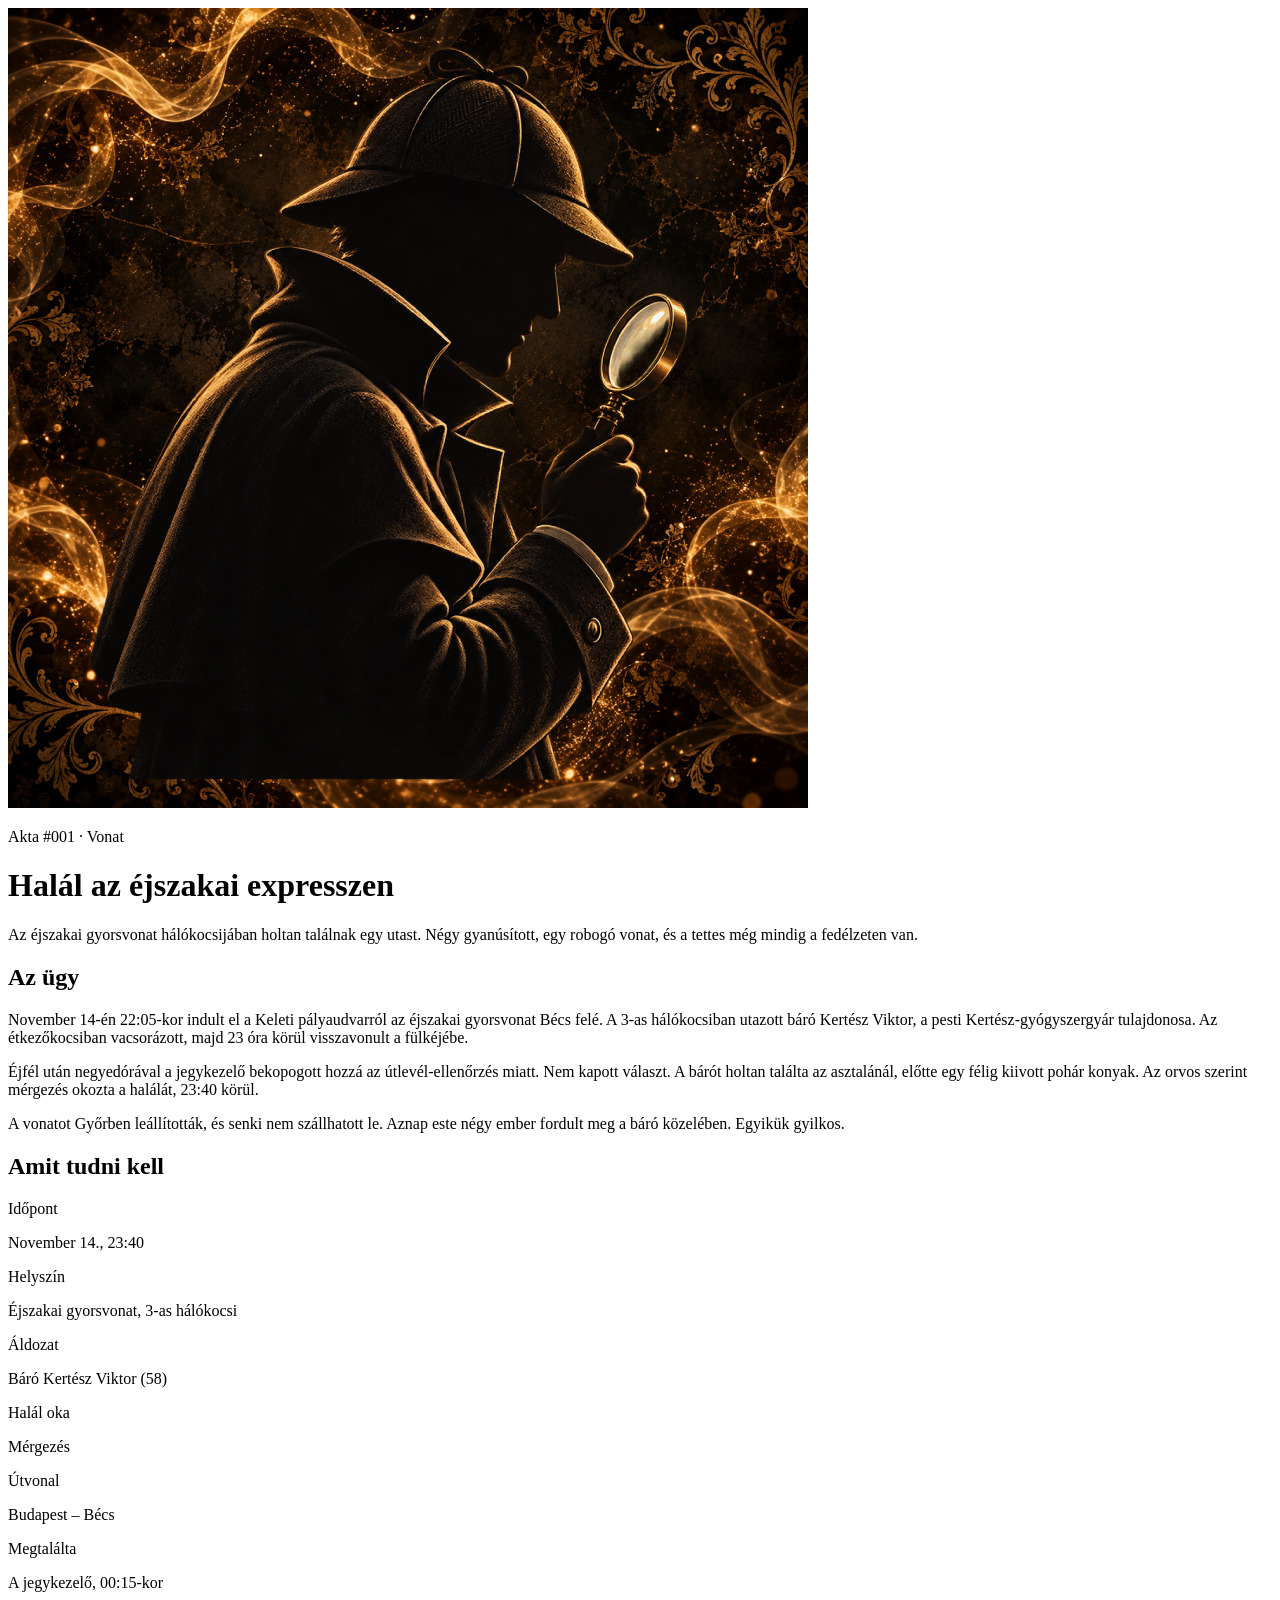
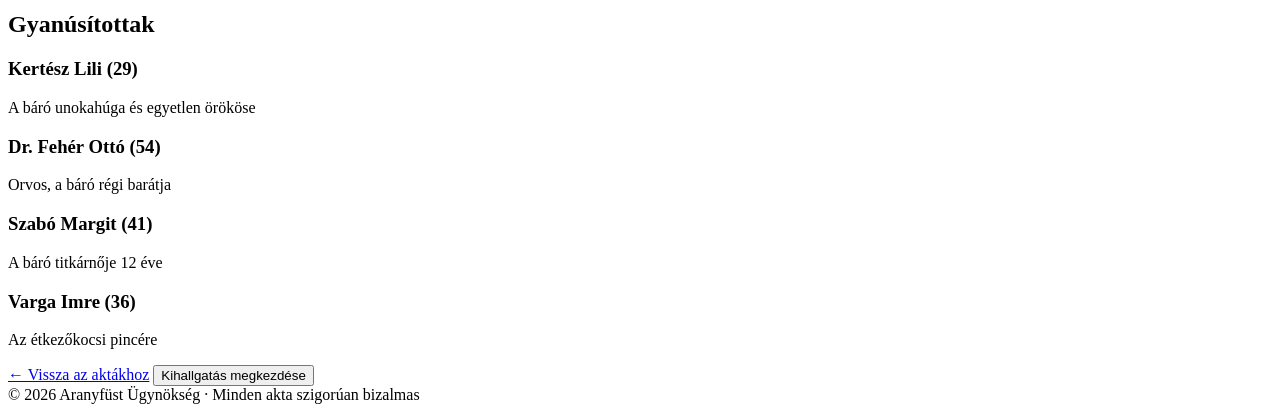
==== ugy1.html @ d0a8a48d "Projekt átrendezése mappákba" ====
<!DOCTYPE html>
<html lang="hu">

<head>
  <meta charset="UTF-8">
  <meta name="viewport" content="width=device-width, initial-scale=1.0">
  <title>Akta #001 – Aranyfüst Ügynökség</title>
  <link rel="stylesheet" href="style.css">
</head>

<body class="theme-train">

  <div class="game-hud" id="game-hud" hidden>
    <button class="btn btn--primary" id="open-board" disabled>Bizonyítéktábla</button>
    <div class="timer" id="timer">
      <span class="timer-phase" id="timer-phase">1. kör</span>
      <span id="timer-value">15:00</span>
    </div>
  </div>

  <main class="container">

    <header class="site-header paper">
      <div class="logo"><img src="Logo.jpg" alt="Aranyfüst Ügynökség logó"></div>
      <div class="site-header-text">
        <p class="case-label">Akta #001 · Vonat</p>
        <h1 class="agency-name">Halál az éjszakai expresszen</h1>
        <p class="site-header-desc">
          Az éjszakai gyorsvonat hálókocsijában holtan találnak egy utast. Négy gyanúsított,
          egy robogó vonat, és a tettes még mindig a fedélzeten van.
        </p>
      </div>
    </header>

    <h2 class="section-title">Az ügy</h2>

    <section class="ugy-leiras paper">
      <p>November 14-én 22:05-kor indult el a Keleti pályaudvarról az éjszakai gyorsvonat Bécs felé. A 3-as hálókocsiban
        utazott báró Kertész Viktor, a pesti Kertész-gyógyszergyár tulajdonosa. Az étkezőkocsiban vacsorázott, majd 23
        óra körül visszavonult a fülkéjébe.</p>
      <p>Éjfél után negyedórával a jegykezelő bekopogott hozzá az útlevél-ellenőrzés miatt. Nem kapott választ. A bárót
        holtan találta az asztalánál, előtte egy félig kiivott pohár konyak. Az orvos szerint mérgezés okozta a halálát,
        23:40 körül.</p>
      <p>A vonatot Győrben leállították, és senki nem szállhatott le. Aznap este négy ember fordult meg a báró
        közelében. Egyikük gyilkos.</p>
    </section>

    <h2 class="section-title">Amit tudni kell</h2>

    <section class="facts">
      <div class="fact-card paper">
        <p class="fact-card-label">Időpont</p>
        <p class="fact-card-value">November 14., 23:40</p>
      </div>
      <div class="fact-card paper">
        <p class="fact-card-label">Helyszín</p>
        <p class="fact-card-value">Éjszakai gyorsvonat, 3-as hálókocsi</p>
      </div>
      <div class="fact-card paper">
        <p class="fact-card-label">Áldozat</p>
        <p class="fact-card-value">Báró Kertész Viktor (58)</p>
      </div>
      <div class="fact-card paper">
        <p class="fact-card-label">Halál oka</p>
        <p class="fact-card-value">Mérgezés</p>
      </div>
      <div class="fact-card paper">
        <p class="fact-card-label">Útvonal</p>
        <p class="fact-card-value">Budapest – Bécs</p>
      </div>
      <div class="fact-card paper">
        <p class="fact-card-label">Megtalálta</p>
        <p class="fact-card-value">A jegykezelő, 00:15-kor</p>
      </div>
    </section>

    <h2 class="section-title">Gyanúsítottak</h2>

    <section class="suspects">
      <article class="suspect-card" data-suspect="1">
        <h3 class="suspect-card-name">Kertész Lili (29)</h3>
        <p class="suspect-card-role">A báró unokahúga és egyetlen örököse</p>
      </article>
      <article class="suspect-card" data-suspect="2">
        <h3 class="suspect-card-name">Dr. Fehér Ottó (54)</h3>
        <p class="suspect-card-role">Orvos, a báró régi barátja</p>
      </article>
      <article class="suspect-card" data-suspect="3">
        <h3 class="suspect-card-name">Szabó Margit (41)</h3>
        <p class="suspect-card-role">A báró titkárnője 12 éve</p>
      </article>
      <article class="suspect-card" data-suspect="4">
        <h3 class="suspect-card-name">Varga Imre (36)</h3>
        <p class="suspect-card-role">Az étkezőkocsi pincére</p>
      </article>
    </section>

    <div class="case-actions">
      <a href="index.html" class="btn">← Vissza az aktákhoz</a>
      <button class="btn btn--primary" id="start-game">Kihallgatás megkezdése</button>
    </div>

    <section class="game" id="game" hidden>

      <div class="game-phase paper" id="phase-interrogation">
        <h2 class="game-phase-title">1. kör – Kihallgatás</h2>
        <p class="game-phase-hint">Válaszd ki, kit hallgatsz ki.</p>
        <div class="interrogation">
          <ul class="suspect-picker" id="suspect-picker">
          </ul>
          <div class="transcript" id="transcript">

          </div>
        </div>
      </div>

      <div class="game-phase paper" id="phase-evidence" hidden>
        <h2 class="game-phase-title">2. kör – Bizonyítékok</h2>
        <p class="game-phase-hint">Rendeld hozzá a bizonyítékokat a személyekhez.</p>
        <form id="evidence-form">
          <ul class="evidence-list" id="evidence-list">
            <li class="evidence-item">
              <div>
                <p class="evidence-item-name">Üres gyógyszeres üvegcse</p>
                <p class="evidence-item-desc">Gyűszűvirág-kivonat, a folyosó végi szemetesből</p>
              </div>
              <select name="e1">
                <option value="">— válassz —</option>
                <option value="1">Kertész Lili</option>
                <option value="2">Dr. Fehér Ottó</option>
                <option value="3">Szabó Margit</option>
                <option value="4">Varga Imre</option>
              </select>
            </li>
            <li class="evidence-item">
              <div>
                <p class="evidence-item-name">Rendelési cédula</p>
                <p class="evidence-item-desc">23:20, konyak, 3-as fülke</p>
              </div>
              <select name="e2">
                <option value="">— válassz —</option>
                <option value="1">Kertész Lili</option>
                <option value="2">Dr. Fehér Ottó</option>
                <option value="3">Szabó Margit</option>
                <option value="4">Varga Imre</option>
              </select>
            </li>
            <li class="evidence-item">
              <div>
                <p class="evidence-item-name">A bank fizetési felszólítása</p>
                <p class="evidence-item-desc">8000 pengős tartozásról</p>
              </div>
              <select name="e3">
                <option value="">— válassz —</option>
                <option value="1">Kertész Lili</option>
                <option value="2">Dr. Fehér Ottó</option>
                <option value="3">Szabó Margit</option>
                <option value="4">Varga Imre</option>
              </select>
            </li>
            <li class="evidence-item">
              <div>
                <p class="evidence-item-name">Ibolyaillatú zsebkendő</p>
                <p class="evidence-item-desc">A báró fülkéjében, az asztal alatt</p>
              </div>
              <select name="e4">
                <option value="">— válassz —</option>
                <option value="1">Kertész Lili</option>
                <option value="2">Dr. Fehér Ottó</option>
                <option value="3">Szabó Margit</option>
                <option value="4">Varga Imre</option>
              </select>
            </li>
            <li class="evidence-item">
              <div>
                <p class="evidence-item-name">Ötvenpengős bankjegy</p>
                <p class="evidence-item-desc">A pincér zsebében</p>
              </div>
              <select name="e5">
                <option value="">— válassz —</option>
                <option value="1">Kertész Lili</option>
                <option value="2">Dr. Fehér Ottó</option>
                <option value="3">Szabó Margit</option>
                <option value="4">Varga Imre</option>
              </select>
            </li>
            <li class="evidence-item">
              <div>
                <p class="evidence-item-name">A báró jegyzetfüzete</p>
                <p class="evidence-item-desc">„Bécs, nov. 15. – átadni a könyveket. Sz. M. – 12 év!”</p>
              </div>
              <select name="e6">
                <option value="">— válassz —</option>
                <option value="1">Kertész Lili</option>
                <option value="2">Dr. Fehér Ottó</option>
                <option value="3">Szabó Margit</option>
                <option value="4">Varga Imre</option>
              </select>
            </li>
          </ul>
          <div class="phase-actions">
            <button type="submit" class="btn btn--ink">Tovább</button>
          </div>
        </form>
      </div>

      <div class="game-phase paper" id="phase-verdict" hidden>
        <h2 class="game-phase-title">3. kör – Döntés</h2>
        <p class="game-phase-hint">Jelöld be a helyes válaszokat.</p>
        <form id="verdict-form">
          <fieldset class="verdict-question">
            <legend>Ki ölte meg báró Kertész Viktort?</legend>
            <label class="verdict-option"><input type="radio" name="q1" value="1"> Kertész Lili</label>
            <label class="verdict-option"><input type="radio" name="q1" value="2"> Dr. Fehér Ottó</label>
            <label class="verdict-option"><input type="radio" name="q1" value="3"> Szabó Margit</label>
            <label class="verdict-option"><input type="radio" name="q1" value="4"> Varga Imre</label>
          </fieldset>
          <fieldset class="verdict-question">
            <legend>Mi volt az indíték?</legend>
            <label class="verdict-option"><input type="radio" name="q2" value="a"> Az örökség</label>
            <label class="verdict-option"><input type="radio" name="q2" value="b"> Féltékenység</label>
            <label class="verdict-option"><input type="radio" name="q2" value="c"> A báró rájött a sikkasztására</label>
            <label class="verdict-option"><input type="radio" name="q2" value="d"> Egy régi adósság</label>
          </fieldset>
          <fieldset class="verdict-question">
            <legend>Hogyan került a méreg a báróhoz?</legend>
            <label class="verdict-option"><input type="radio" name="q3" value="a"> A vacsorájába keverték</label>
            <label class="verdict-option"><input type="radio" name="q3" value="b"> A pincér mérgezte meg az
              italt</label>
            <label class="verdict-option"><input type="radio" name="q3" value="c"> Kicserélték a gyógyszerét</label>
            <label class="verdict-option"><input type="radio" name="q3" value="d"> A konyakba öntötték a
              folyosón</label>
          </fieldset>
          <fieldset class="verdict-question">
            <legend>Honnan származott a méreg?</legend>
            <label class="verdict-option"><input type="radio" name="q4" value="a"> Dr. Fehér orvosi táskájából</label>
            <label class="verdict-option"><input type="radio" name="q4" value="b"> Lili táskájából</label>
            <label class="verdict-option"><input type="radio" name="q4" value="c"> Az étkezőkocsi konyhájáról</label>
            <label class="verdict-option"><input type="radio" name="q4" value="d"> A báró gyárából</label>
          </fieldset>
          <fieldset class="verdict-question">
            <legend>Mi cáfolja a tettes alibijét?</legend>
            <label class="verdict-option"><input type="radio" name="q5" value="a"> Az ötvenpengős bankjegy</label>
            <label class="verdict-option"><input type="radio" name="q5" value="b"> A rendelési cédula és a pincér
              vallomása</label>
            <label class="verdict-option"><input type="radio" name="q5" value="c"> A bank levele</label>
            <label class="verdict-option"><input type="radio" name="q5" value="d"> Az üres üvegcse</label>
          </fieldset>
          <div class="phase-actions">
            <button type="submit" class="btn btn--ink">Válaszok beküldése</button>
          </div>
        </form>
      </div>
      
      <div class="game-phase paper result" id="phase-result" hidden>
        <h2 class="game-phase-title">Értékelés</h2>
        <p class="result-score" id="result-score">0%</p>
        <span class="stamp result-stamp" id="result-stamp">Eredmény</span>
        <div class="phase-actions" style="justify-content:center">
          <a href="index.html" class="btn btn--ink">Vissza az aktákhoz</a>
          <a href="ugy2.html" class="btn btn--ink" id="next-case" hidden>Tovább a 2. aktára →</a>
        </div>
      </div>

    </section>

  </main>

  <dialog class="board-modal" id="board-modal">
    <div class="board">
      <div class="board-head">
        <h2>Bizonyítéktábla</h2>
        <button class="btn" id="close-board">Bezár</button>
      </div>
      <div class="board-grid" id="board-grid">
      </div>
    </div>
  </dialog>

  <footer class="site-footer">
    © 2026 Aranyfüst Ügynökség · Minden akta szigorúan bizalmas
  </footer>

  <script src="ugy1-adatok.js"></script>
  <script src="jatek.js"></script>

</body>

</html>
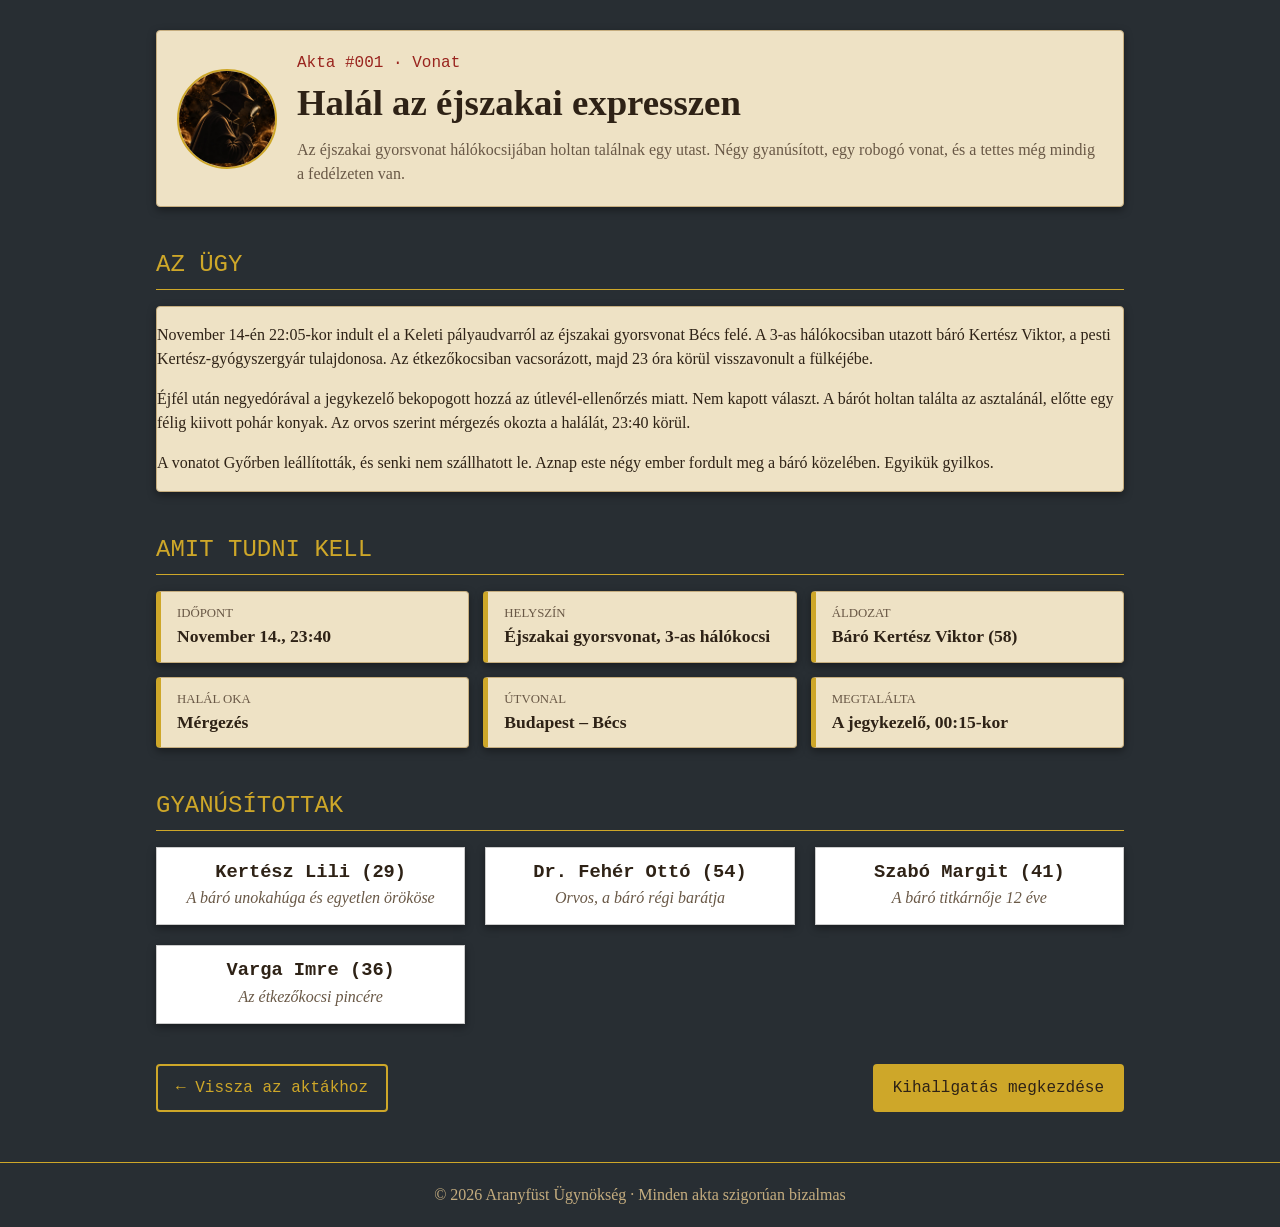
==== commit fd2fd92d: "Oldal összekötések javítása" ====
--- a/ugy1.html
+++ b/ugy1.html
@@ -5,7 +5,7 @@
   <meta charset="UTF-8">
   <meta name="viewport" content="width=device-width, initial-scale=1.0">
   <title>Akta #001 – Aranyfüst Ügynökség</title>
-  <link rel="stylesheet" href="style.css">
+  <link rel="stylesheet" href="css/style.css">
 </head>
 
 <body class="theme-train">
@@ -281,8 +281,8 @@
     © 2026 Aranyfüst Ügynökség · Minden akta szigorúan bizalmas
   </footer>
 
-  <script src="ugy1-adatok.js"></script>
-  <script src="jatek.js"></script>
+  <script src="js/ugy1-adatok.js"></script>
+  <script src="js/jatek.js"></script>
 
 </body>
 
--- a/css/style.css
+++ b/css/style.css
@@ -0,0 +1,530 @@
+/* MINDEGYIK OLDALRA  */
+
+:root {
+    --hatter: #382e28;      /* oldal háttere */
+    --papir: #eee2c5;       /* kártyák színe */
+    --szegely: #c5ad7f;     /* kártyák széle */
+    --tinta: #2e2216;       /* szöveg */
+    --halvany: #695846;     /* halványabb szöveg */
+    --arany: #cea729;       /* kiemelés */
+    --piros: #99241e;       /* pecsét */
+}
+
+* {
+    box-sizing: border-box;
+}
+
+body {
+    margin: 0;
+    background: var(--hatter);
+    color: var(--tinta);
+    font-family: Georgia, 'Times New Roman', Times, serif;
+    line-height: 1.5;
+}
+
+[hidden] {
+    display: none !important;
+}
+
+h1, h2, h3 {
+    margin: 0 0 8px;
+}
+
+.container {
+    max-width: 1000px;
+    margin: 0 auto;
+    padding: 0 16px;
+}
+
+.paper {
+    background: var(--papir);
+    border: 1px solid var(--szegely);
+    border-radius: 4px;
+    box-shadow: 0 3px 8px rgba(0, 0, 0, 0.4);
+}
+
+.section-title {
+    margin: 40px 0 16px;
+    color: var(--arany);
+    font-family: 'Courier New', Courier, monospace;
+    font-weight: normal;
+    text-transform: uppercase;
+    padding-bottom: 6px;
+    border-bottom: 1px solid var(--arany);
+}
+
+.site-header {
+    margin-top: 30px;
+    padding: 20px;
+    display: flex;
+    align-items: center;
+    gap: 20px;
+}
+
+.logo {
+    width: 100px;
+    height: 100px;
+    flex-shrink: 0;
+    border: 2px solid var(--arany);
+    border-radius: 50px;
+    display: flex;
+    align-items: center;
+    justify-content: center;
+    overflow: hidden;
+}
+
+.logo img {
+    width: 100%;
+    height: 100%;
+    object-fit: cover;
+}
+
+.agency-name {
+    font-size: 2.3rem;
+}
+
+.agency-name span {
+    color: var(--arany);
+}
+
+.site-header-desc {
+    margin: 0;
+    color: var(--halvany);
+}
+
+.case-label {
+    margin: 0;
+    color: var(--piros);
+    font-family: 'Courier New', Courier, monospace;
+}
+
+.stamp {
+    display: inline-block;
+    padding: 2px 8px;
+    color: var(--piros);
+    border: 2px solid var(--piros);
+    font-family: 'Courier New', Courier, monospace;
+    text-transform: uppercase;
+    font-size: 0.8rem;
+}
+
+.site-footer {
+    margin-top: 50px;
+    padding: 20px;
+    text-align: center;
+    color: var(--szegely);
+    border-top: 1px solid var(--arany);
+}
+
+/*   CSAK A FŐOLDALRA (index.html)  */
+
+.cases {
+    display: grid;
+    grid-template-columns: 1fr 1fr;
+    gap: 20px;
+}
+
+.case-card {
+    display: block;
+    padding: 20px;
+    color: var(--tinta);
+    text-decoration: none;
+    transition: background 0.2s ease;
+}
+
+.case-card:hover {
+    background: #fdf3de;
+}
+
+.case-card-head {
+    display: flex;
+    justify-content: space-between;
+    margin-bottom: 8px;
+}
+
+.case-card-num {
+    color: var(--halvany);
+    font-family: 'Courier New', Courier, monospace;
+}
+
+.case-card-desc {
+    color: var(--halvany);
+}
+
+.case-card-cta {
+  color: var(--piros);
+  font-family: 'Courier New', Courier, monospace;
+}
+
+.case-card.is-locked {
+  opacity: 0.5;
+  pointer-events: none;
+}
+
+.creators {
+  display: grid;
+  gap: 16px;
+  grid-template-columns: repeat(2, 1fr);
+}
+
+.creator-card {
+  padding: 16px;
+  text-align: center;
+}
+
+.creator-card-photo {
+  width: 70px;
+  background: var(--szegely);
+  height: 70px;
+  margin: 0 auto 8px;
+  border-radius: 50%;
+}
+
+.creator-card-name {
+    margin: 0;
+    font-weight: bold;
+}
+
+.creator-card-role {
+    margin: 0;
+    color: var(--halvany);
+}
+
+/* CSAK AZ ÜGYOLDALAKRA (ugy1, ugy2) */
+
+.theme-train {
+    --hatter: #282e33;
+}
+
+.theme-mansion {
+    --hatter: #3b2621;
+}
+
+.facts {
+  display: grid;
+  grid-template-columns: repeat(3, 1fr);
+  gap: 14px;
+}
+
+.fact-card {
+  padding: 12px 16px;
+  border-left: 5px solid var(--arany);
+}
+
+.fact-card-label {
+  margin: 0;
+  color: var(--halvany);
+  font-size: 0.8rem;
+  text-transform: uppercase;
+}
+
+.fact-card-value {
+  margin: 0;
+  font-size: 1.1rem;
+  font-weight: bold;
+}
+
+.suspects {
+  display: grid;
+  grid-template-columns: repeat(3, 1fr);
+  gap: 20px;
+}
+
+.suspect-card {
+  padding: 10px 10px 14px;
+  background: #ffffff;
+  border: 1px solid #ccc;
+  box-shadow: 0 3px 8px rgba(0, 0, 0, 0.4);
+  text-align: center;
+}
+
+.suspect-card-name {
+  margin: 0;
+  font-family: 'Courier New', Courier, monospace;
+}
+
+.suspect-card-role {
+  margin: 0;
+  color: var(--halvany);
+  font-style: italic;
+}
+
+.btn {
+  display: inline-block;
+  padding: 10px 18px;
+  border: 2px solid var(--arany);
+  border-radius: 4px;
+  background: none;
+  color: var(--arany);
+  font-family: 'Courier New', Courier, monospace;
+  font-size: 1rem;
+  text-decoration: none;
+  cursor: pointer;
+}
+
+.btn:hover {
+  background: var(--arany);
+  color: var(--tinta);
+}
+
+.btn--primary {
+  background: var(--arany);
+  color: var(--tinta);
+}
+
+.btn--ink {
+  border-color: var(--tinta);
+  color: var(--tinta);
+}
+
+.btn--ink:hover {
+  background: var(--tinta);
+  color: var(--papir);
+}
+
+.btn:disabled {
+  opacity: 0.4;
+  cursor: not-allowed;
+}
+
+.case-actions {
+  display: flex;
+  justify-content: space-between;
+  margin-top: 40px;
+}
+
+.game-hud {
+  position: fixed;
+  top: 10px;
+  right: 10px;
+  display: flex;
+  gap: 10px;
+  align-items: center;
+  z-index: 100;
+}
+
+.timer {
+  padding: 6px 14px;
+  background: var(--tinta);
+  color: var(--papir);
+  border: 2px solid var(--arany);
+  border-radius: 4px;
+  font-family: 'Courier New', Courier, monospace;
+  font-size: 1.5rem;
+  text-align: center;
+}
+
+.timer-phase {
+  display: block;
+  font-size: 0.7rem;
+  color: var(--arany);
+}
+
+.timer.is-danger {
+    color: #ff6b5b;
+    border-color: #ff6b5b;
+}
+
+.game {
+    margin-top: 40px;
+}
+
+.game-phase {
+  padding: 20px;
+  margin-bottom: 20px;
+}
+
+.game-phase-title {
+  border-bottom: 2px dashed var(--szegely);
+  padding-bottom: 6px;
+}
+
+.game-phase-hint {
+  color: var(--halvany);
+  font-style: italic;
+}
+
+.interrogation {
+  display: flex;
+  gap: 20px;
+}
+
+.suspect-picker {
+  list-style: none;
+  margin: 0;
+  padding: 0;
+  width: 200px;
+}
+
+.suspect-picker button {
+  width: 100%;
+  margin-bottom: 6px;
+  padding: 8px;
+  background: #fff8e8;
+  border: 1px solid var(--szegely);
+  font-family: 'Courier New', Courier, monospace;
+  text-align: left;
+  cursor: pointer;
+}
+
+.suspect-picker button.is-active {
+    border-left: 4px solid var(--piros);
+}
+
+.transcript {
+  flex: 1;
+  min-height: 300px;
+  padding: 16px;
+  background: #fffaf0;
+  border: 1px solid var(--szegely);
+  font-family: 'Courier New', Courier, monospace;
+}
+
+.transcript-speaker {
+  color: var(--piros);
+  font-weight: bold;
+}
+
+.evidence-list {
+  list-style: none;
+  margin: 0;
+  padding: 0;
+}
+
+.evidence-item {
+  display: flex;
+  justify-content: space-between;
+  align-items: center;
+  gap: 16px;
+  padding: 10px;
+  margin-bottom: 8px;
+  border: 1px dashed var(--szegely);
+}
+
+.evidence-item-name {
+    margin: 0;
+    font-weight: bold;
+}
+
+.evidence-item-desc {
+    margin: 0;
+    color: var(--halvany);
+    font-size: 0.9rem;
+}
+
+.evidence-item select {
+  padding: 6px;
+  font-family: Georgia, serif;
+}
+
+.verdict-question {
+  border: none;
+  padding: 0;
+  margin-bottom: 16px;
+}
+
+.verdict-question legend {
+  font-weight: bold;
+  margin-bottom: 6px;
+}
+
+.verdict-option {
+  display: block;
+  padding: 4px 0;
+  cursor: pointer;
+}
+
+.phase-actions {
+  display: flex;
+  justify-content: flex-end;
+  gap: 10px;
+  margin-top: 16px;
+}
+
+.result {
+    text-align: center;
+}
+
+.result-score {
+  font-size: 4rem;
+  font-weight: bold;
+  margin: 10px 0;
+}
+
+.result.is-pass .result-stamp {
+    color: green;
+    border-color: green;
+}
+
+.board-modal {
+  width: 90%;
+  max-width: 900px;
+  padding: 0;
+  border: none;
+  background: none;
+}
+
+.board-modal::backdrop {
+    background: rgba(0, 0, 0, 0.7);
+}
+
+.board {
+  padding: 20px;
+  background: #8a6a45;
+  border: 8px solid #4a3523;
+}
+
+.board-head {
+  display: flex;
+  justify-content: space-between;
+  align-items: center;
+  color: var(--papir);
+  margin-bottom: 16px;
+}
+
+.board-grid {
+  display: grid;
+  grid-template-columns: repeat(3, 1fr);
+  gap: 16px;
+}
+
+.board-note {
+  padding: 12px;
+  background: #fff7c9;
+  font-family: 'Courier New', Courier, monospace;
+}
+
+/* TELEFONOS NÉZET */
+
+@media (max-width: 700px) {
+  .site-header {
+      flex-direction: column;
+      text-align: center;
+  }
+
+  .cases,
+  .creators,
+  .facts,
+  .suspects,
+  .board-grid {
+      grid-template-columns: 1fr;
+  }
+
+  .interrogation {
+      flex-direction: column;
+  }
+
+  .suspect-picker {
+      width: 100%;
+  }
+
+  .evidence-item {
+      flex-direction: column;
+      align-items: stretch;
+  }
+
+  .case-actions {
+      flex-direction: column;
+      gap: 10px;
+  }
+}
